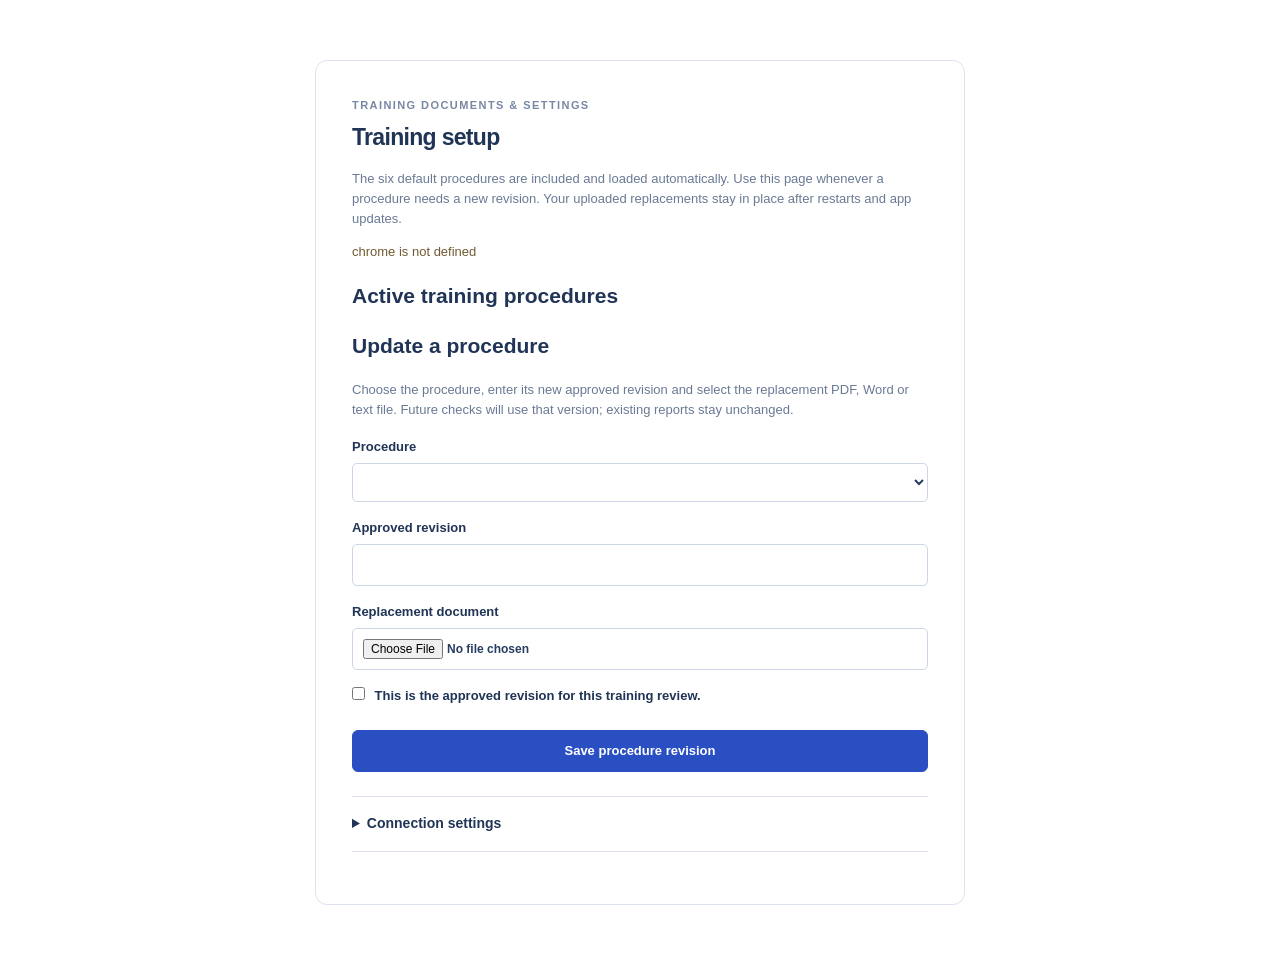
==== extension/options.html @ 41345646 "first commit" ====
<!doctype html><html lang="en"><head><meta charset="utf-8"><meta name="viewport" content="width=device-width,initial-scale=1"><title>GCH training setup</title><link rel="stylesheet" href="extension.css"></head><body class="options">
<p class="eyebrow">TRAINING DOCUMENTS &amp; SETTINGS</p><h1>Training setup</h1><p class="support">The six default procedures are included and loaded automatically. Use this page whenever a procedure needs a new revision. Your uploaded replacements stay in place after restarts and app updates.</p><p id="status" role="status"></p>
<h2>Active training procedures</h2><div id="references"></div><h2>Update a procedure</h2><p class="support">Choose the procedure, enter its new approved revision and select the replacement PDF, Word or text file. Future checks will use that version; existing reports stay unchanged.</p><form id="procedure-form"><label>Procedure<select id="procedure"></select></label><label>Approved revision<input id="revision" required maxlength="80"></label><label>Replacement document<input id="file" type="file" accept=".pdf,.docx,.txt" required></label><label><input id="approved" type="checkbox" required> This is the approved revision for this training review.</label><button class="primary" id="add">Save procedure revision</button></form>
<details><summary>Connection settings</summary><p class="support">The trainee is asked for an MDT-GPT token inside GCH. No pairing code is needed.</p><form id="settings-form"><p class="support">MDT-GPT Production is fixed for this app. This build uses gpt-5.6-terra through the OpenAI Responses API.</p><p class="support" id="build"></p><label>MDT-GPT model ID<input id="model" readonly required></label><label>Authentication<select id="auth"><option value="bearer" selected>Authorization: Bearer</option></select></label><label>Chrome Downloads folder<input id="downloads" required></label><button class="primary" id="save">Save settings</button></form><button id="clear" class="text">Forget this account’s API token</button></details><script src="options.js"></script></body></html>
---- extension/extension.css ----
*{box-sizing:border-box}body{font:14px/1.55 Segoe UI,Arial,sans-serif;color:#203456;background:#f7f9fd;margin:0;padding:24px}.options{max-width:650px;margin:60px auto;background:white;border:1px solid #dce3ef;border-radius:12px;padding:36px}h1{font-size:23px;margin:0 0 12px;letter-spacing:-.03em}.eyebrow{font-size:11px;letter-spacing:.13em;font-weight:700;color:#7887a3;margin:0 0 6px}.support{color:#6a7a94;font-size:13px}button,input,select{font:inherit}button{cursor:pointer;border-radius:6px;padding:10px 13px;border:1px solid #cbd5e5;font-weight:600;font-size:13px}button:disabled{opacity:.5;cursor:wait}.primary{background:#294fc3;color:white;border-color:#294fc3;width:100%;margin:8px 0}.secondary{background:white;color:#475e88}.text{background:transparent;border:0;color:#3458b2;font-size:12px}label{display:block;margin:16px 0;font-size:13px;font-weight:600}input,select{display:block;width:100%;padding:10px;border-radius:5px;border:1px solid #ccd6e6;background:white;margin-top:6px;color:#283d62}input[type=file]{font-size:12px}input[type=checkbox]{display:inline-block;width:auto;margin:0 6px 0 0;padding:0}details{border-top:1px solid #dce3ef;border-bottom:1px solid #dce3ef;padding:16px 0;margin:16px 0}summary{cursor:pointer;font-weight:600}#status{font-size:13px;line-height:1.6;color:#715a31;overflow-wrap:anywhere}button:focus-visible,input:focus-visible,select:focus-visible{outline:3px solid #8ca5f0;outline-offset:2px}
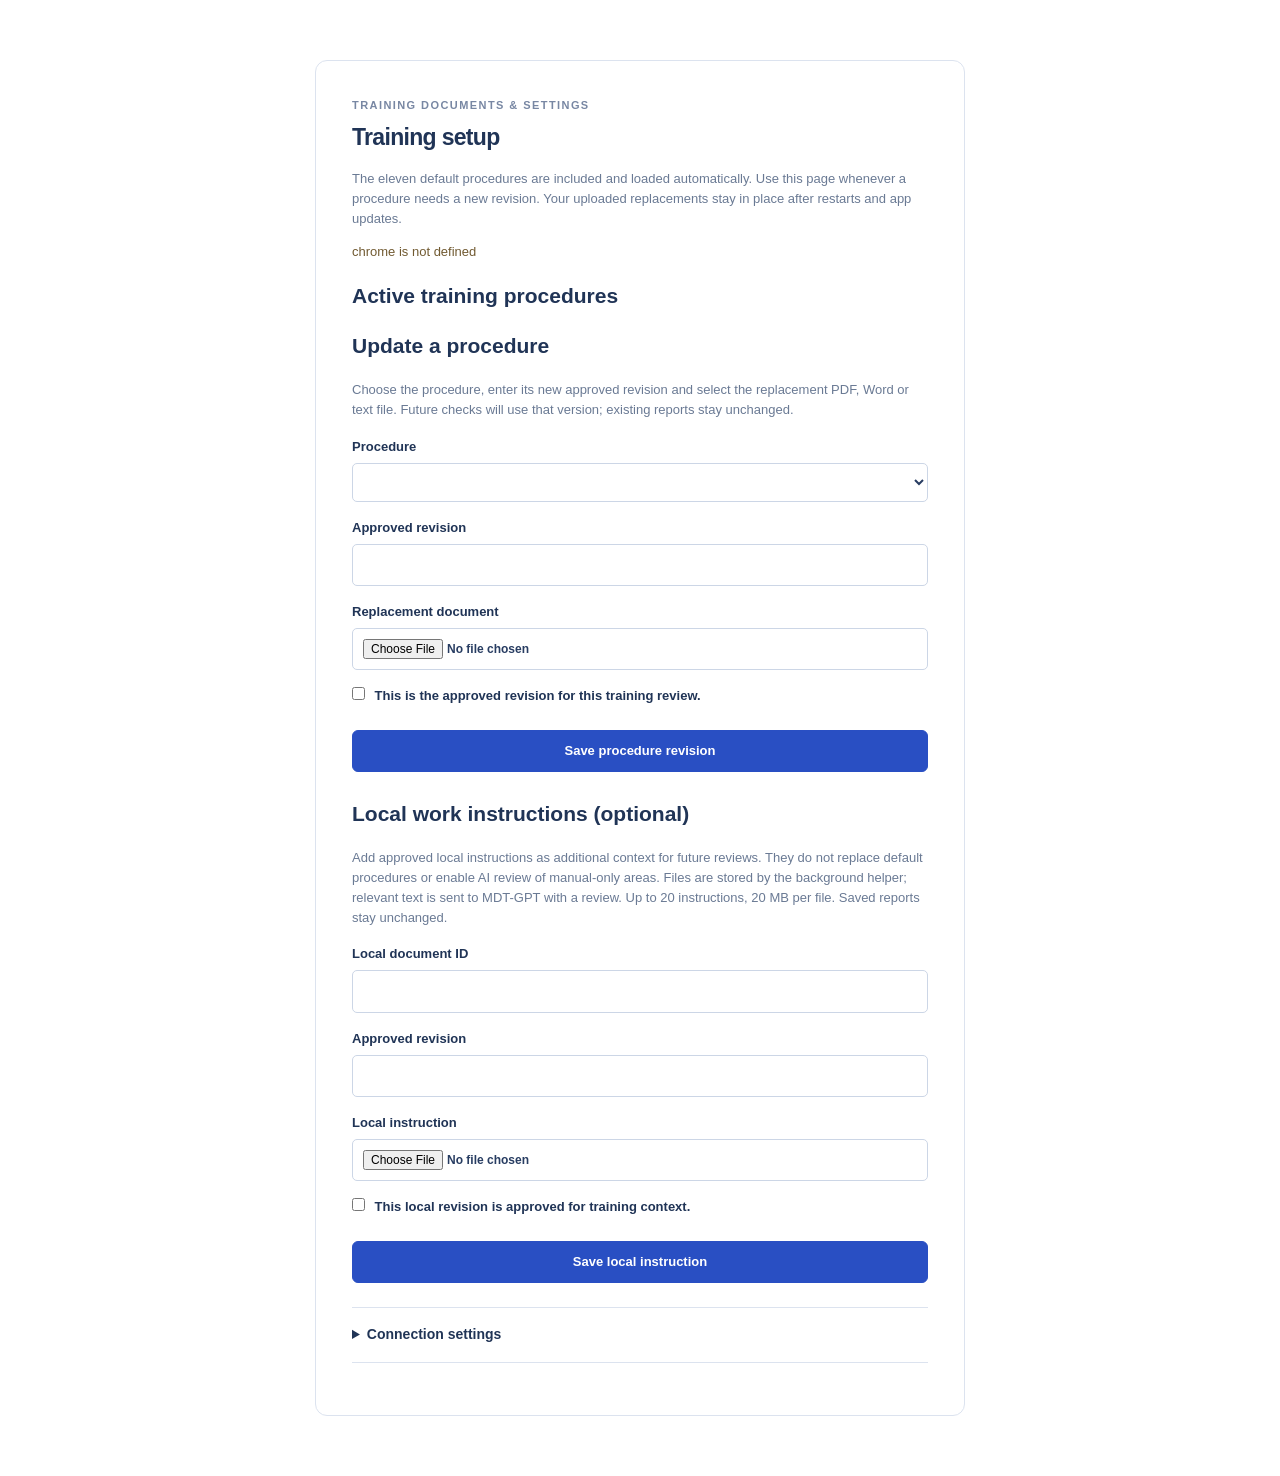
==== commit 4bad8089: "Push updates" ====
--- a/extension/options.html
+++ b/extension/options.html
@@ -1,4 +1,6 @@
 <!doctype html><html lang="en"><head><meta charset="utf-8"><meta name="viewport" content="width=device-width,initial-scale=1"><title>GCH training setup</title><link rel="stylesheet" href="extension.css"></head><body class="options">
-<p class="eyebrow">TRAINING DOCUMENTS &amp; SETTINGS</p><h1>Training setup</h1><p class="support">The six default procedures are included and loaded automatically. Use this page whenever a procedure needs a new revision. Your uploaded replacements stay in place after restarts and app updates.</p><p id="status" role="status"></p>
+<p class="eyebrow">TRAINING DOCUMENTS &amp; SETTINGS</p><h1>Training setup</h1><p class="support">The eleven default procedures are included and loaded automatically. Use this page whenever a procedure needs a new revision. Your uploaded replacements stay in place after restarts and app updates.</p><p id="status" role="status"></p>
 <h2>Active training procedures</h2><div id="references"></div><h2>Update a procedure</h2><p class="support">Choose the procedure, enter its new approved revision and select the replacement PDF, Word or text file. Future checks will use that version; existing reports stay unchanged.</p><form id="procedure-form"><label>Procedure<select id="procedure"></select></label><label>Approved revision<input id="revision" required maxlength="80"></label><label>Replacement document<input id="file" type="file" accept=".pdf,.docx,.txt" required></label><label><input id="approved" type="checkbox" required> This is the approved revision for this training review.</label><button class="primary" id="add">Save procedure revision</button></form>
+<h2>Local work instructions (optional)</h2><p class="support">Add approved local instructions as additional context for future reviews. They do not replace default procedures or enable AI review of manual-only areas. Files are stored by the background helper; relevant text is sent to MDT-GPT with a review. Up to 20 instructions, 20 MB per file. Saved reports stay unchanged.</p><div id="local-references"></div>
+<form id="local-form"><label>Local document ID<input id="local-id" required maxlength="34" pattern="[A-Za-z0-9][A-Za-z0-9_-]{0,33}"></label><label>Approved revision<input id="local-revision" required maxlength="80"></label><label>Local instruction<input id="local-file" type="file" accept=".pdf,.docx,.txt" required></label><label><input id="local-approved" type="checkbox" required> This local revision is approved for training context.</label><button class="primary" id="local-add">Save local instruction</button></form>
 <details><summary>Connection settings</summary><p class="support">The trainee is asked for an MDT-GPT token inside GCH. No pairing code is needed.</p><form id="settings-form"><p class="support">MDT-GPT Production is fixed for this app. This build uses gpt-5.6-terra through the OpenAI Responses API.</p><p class="support" id="build"></p><label>MDT-GPT model ID<input id="model" readonly required></label><label>Authentication<select id="auth"><option value="bearer" selected>Authorization: Bearer</option></select></label><label>Chrome Downloads folder<input id="downloads" required></label><button class="primary" id="save">Save settings</button></form><button id="clear" class="text">Forget this account’s API token</button></details><script src="options.js"></script></body></html>
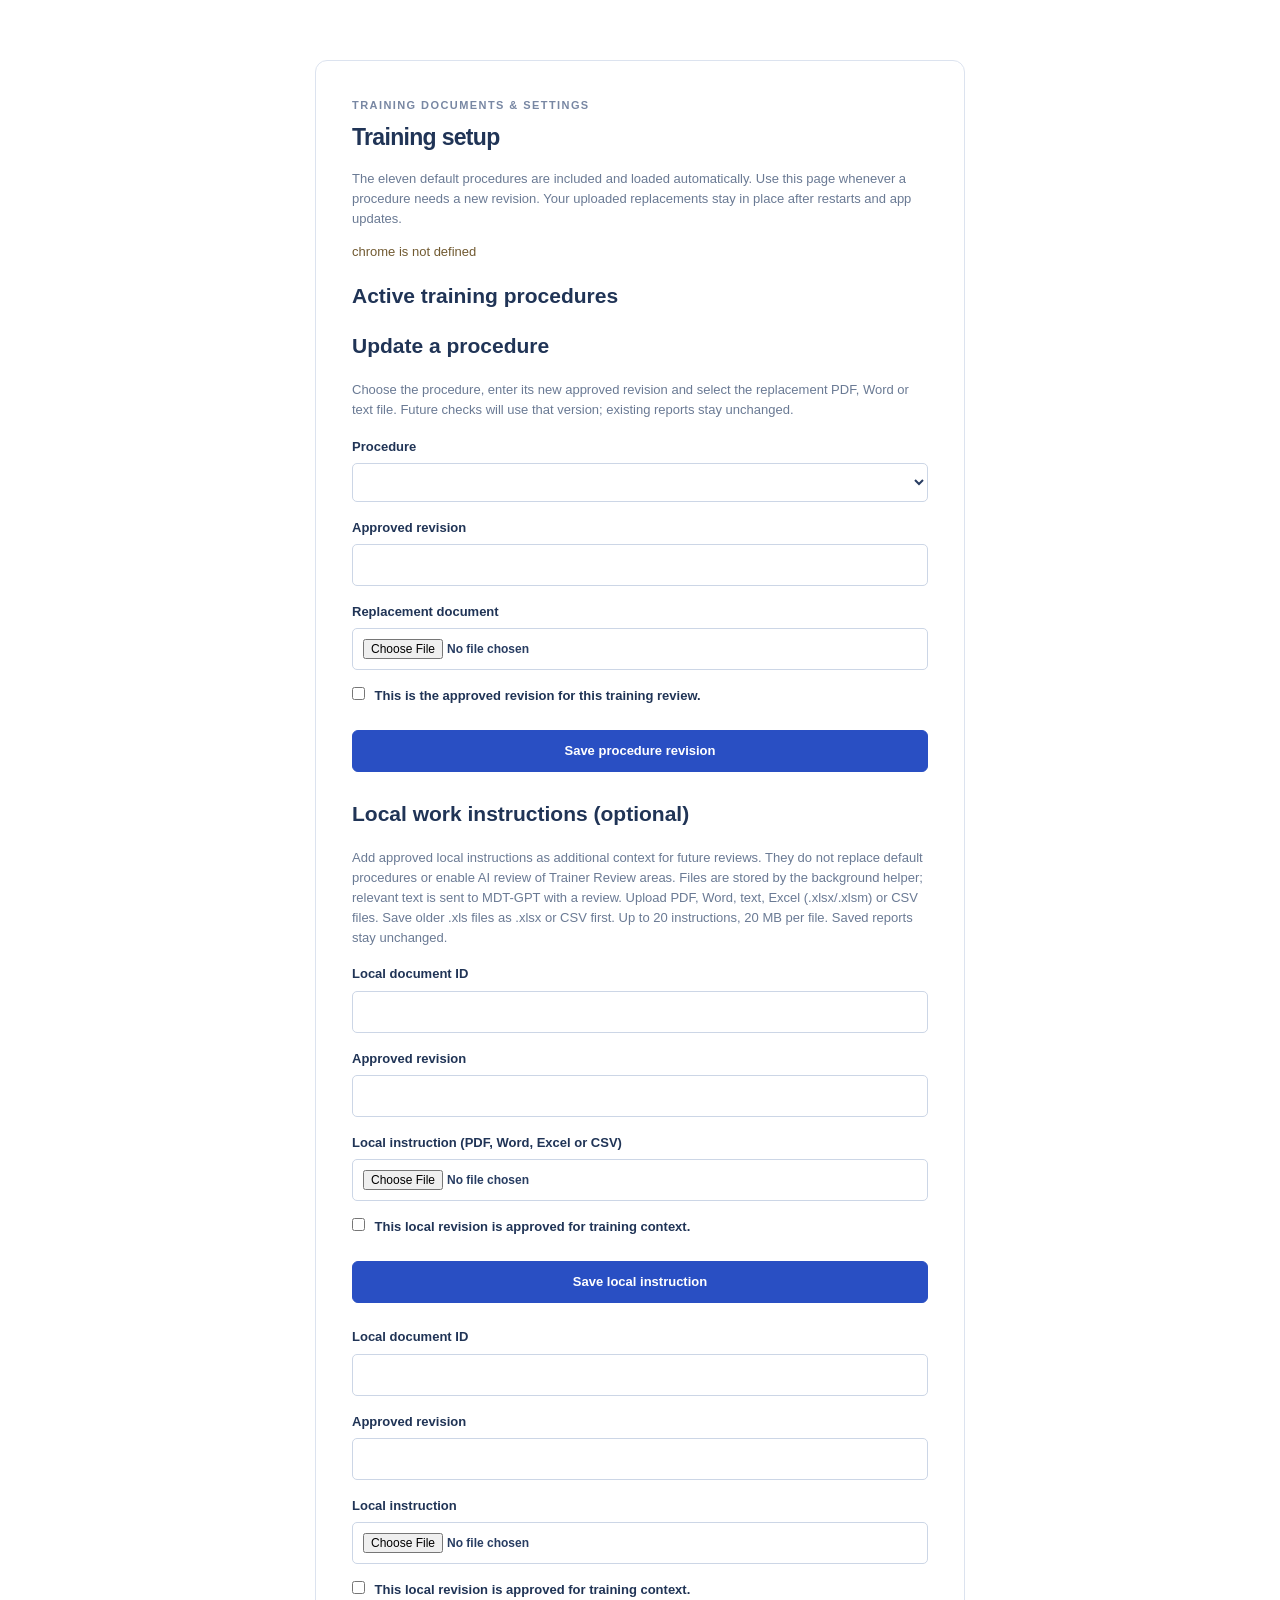
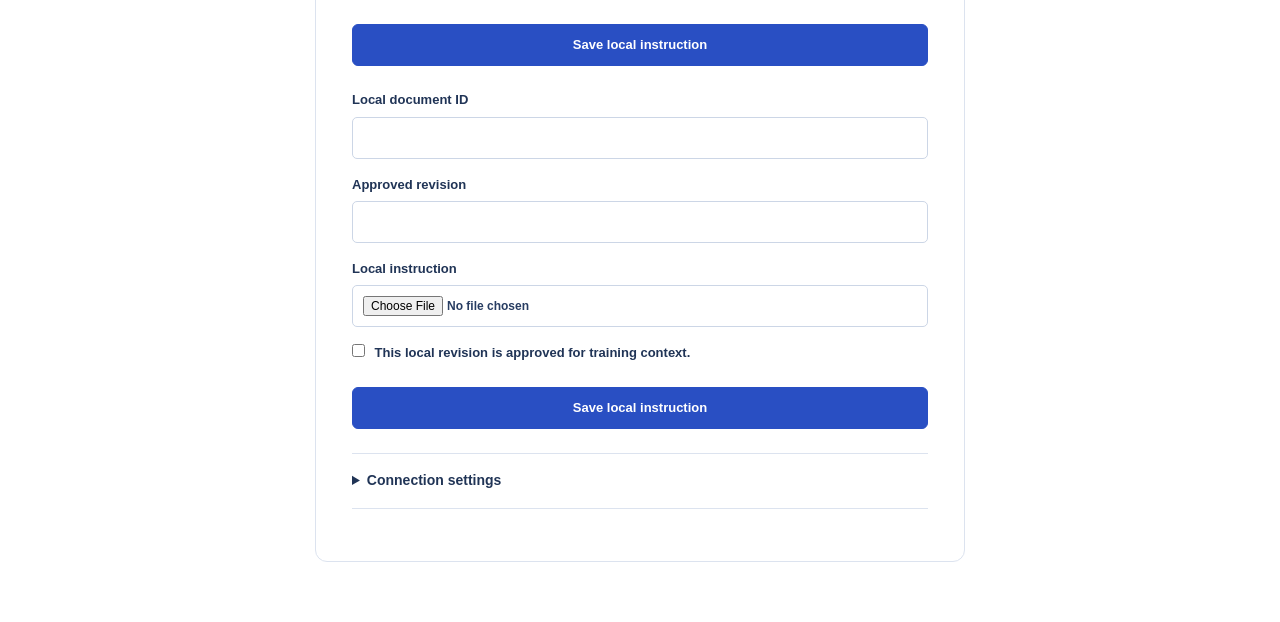
==== commit b0764d19: "New update" ====
--- a/extension/options.html
+++ b/extension/options.html
@@ -1,6 +1,6 @@
 <!doctype html><html lang="en"><head><meta charset="utf-8"><meta name="viewport" content="width=device-width,initial-scale=1"><title>GCH training setup</title><link rel="stylesheet" href="extension.css"></head><body class="options">
 <p class="eyebrow">TRAINING DOCUMENTS &amp; SETTINGS</p><h1>Training setup</h1><p class="support">The eleven default procedures are included and loaded automatically. Use this page whenever a procedure needs a new revision. Your uploaded replacements stay in place after restarts and app updates.</p><p id="status" role="status"></p>
 <h2>Active training procedures</h2><div id="references"></div><h2>Update a procedure</h2><p class="support">Choose the procedure, enter its new approved revision and select the replacement PDF, Word or text file. Future checks will use that version; existing reports stay unchanged.</p><form id="procedure-form"><label>Procedure<select id="procedure"></select></label><label>Approved revision<input id="revision" required maxlength="80"></label><label>Replacement document<input id="file" type="file" accept=".pdf,.docx,.txt" required></label><label><input id="approved" type="checkbox" required> This is the approved revision for this training review.</label><button class="primary" id="add">Save procedure revision</button></form>
-<h2>Local work instructions (optional)</h2><p class="support">Add approved local instructions as additional context for future reviews. They do not replace default procedures or enable AI review of manual-only areas. Files are stored by the background helper; relevant text is sent to MDT-GPT with a review. Up to 20 instructions, 20 MB per file. Saved reports stay unchanged.</p><div id="local-references"></div>
-<form id="local-form"><label>Local document ID<input id="local-id" required maxlength="34" pattern="[A-Za-z0-9][A-Za-z0-9_-]{0,33}"></label><label>Approved revision<input id="local-revision" required maxlength="80"></label><label>Local instruction<input id="local-file" type="file" accept=".pdf,.docx,.txt" required></label><label><input id="local-approved" type="checkbox" required> This local revision is approved for training context.</label><button class="primary" id="local-add">Save local instruction</button></form>
+<h2>Local work instructions (optional)</h2><p class="support">Add approved local instructions as additional context for future reviews. They do not replace default procedures or enable AI review of Trainer Review areas. Files are stored by the background helper; relevant text is sent to MDT-GPT with a review. Upload PDF, Word, text, Excel (.xlsx/.xlsm) or CSV files. Save older .xls files as .xlsx or CSV first. Up to 20 instructions, 20 MB per file. Saved reports stay unchanged.</p><div id="local-references"></div>
+<form id="local-form"><label>Local document ID<input id="local-id" required maxlength="34" pattern="[A-Za-z0-9][A-Za-z0-9_-]{0,33}"></label><label>Approved revision<input id="local-revision" required maxlength="80"></label><label>Local instruction (PDF, Word, Excel or CSV)<input id="local-file" type="file" accept=".pdf,.docx,.txt,.xlsx,.xlsm,.csv" required></label><label><input id="local-approved" type="checkbox" required> This local revision is approved for training context.</label><button class="primary" id="local-add">Save local instruction</button></form><form id="local-form"><label>Local document ID<input id="local-id" required maxlength="34" pattern="[A-Za-z0-9][A-Za-z0-9_-]{0,33}"></label><label>Approved revision<input id="local-revision" required maxlength="80"></label><label>Local instruction<input id="local-file" type="file" accept=".pdf,.docx,.txt" required></label><label><input id="local-approved" type="checkbox" required> This local revision is approved for training context.</label><button class="primary" id="local-add">Save local instruction</button></form><form id="local-form"><label>Local document ID<input id="local-id" required maxlength="34" pattern="[A-Za-z0-9][A-Za-z0-9_-]{0,33}"></label><label>Approved revision<input id="local-revision" required maxlength="80"></label><label>Local instruction<input id="local-file" type="file" accept=".pdf,.docx,.txt" required></label><label><input id="local-approved" type="checkbox" required> This local revision is approved for training context.</label><button class="primary" id="local-add">Save local instruction</button></form>
 <details><summary>Connection settings</summary><p class="support">The trainee is asked for an MDT-GPT token inside GCH. No pairing code is needed.</p><form id="settings-form"><p class="support">MDT-GPT Production is fixed for this app. This build uses gpt-5.6-terra through the OpenAI Responses API.</p><p class="support" id="build"></p><label>MDT-GPT model ID<input id="model" readonly required></label><label>Authentication<select id="auth"><option value="bearer" selected>Authorization: Bearer</option></select></label><label>Chrome Downloads folder<input id="downloads" required></label><button class="primary" id="save">Save settings</button></form><button id="clear" class="text">Forget this account’s API token</button></details><script src="options.js"></script></body></html>
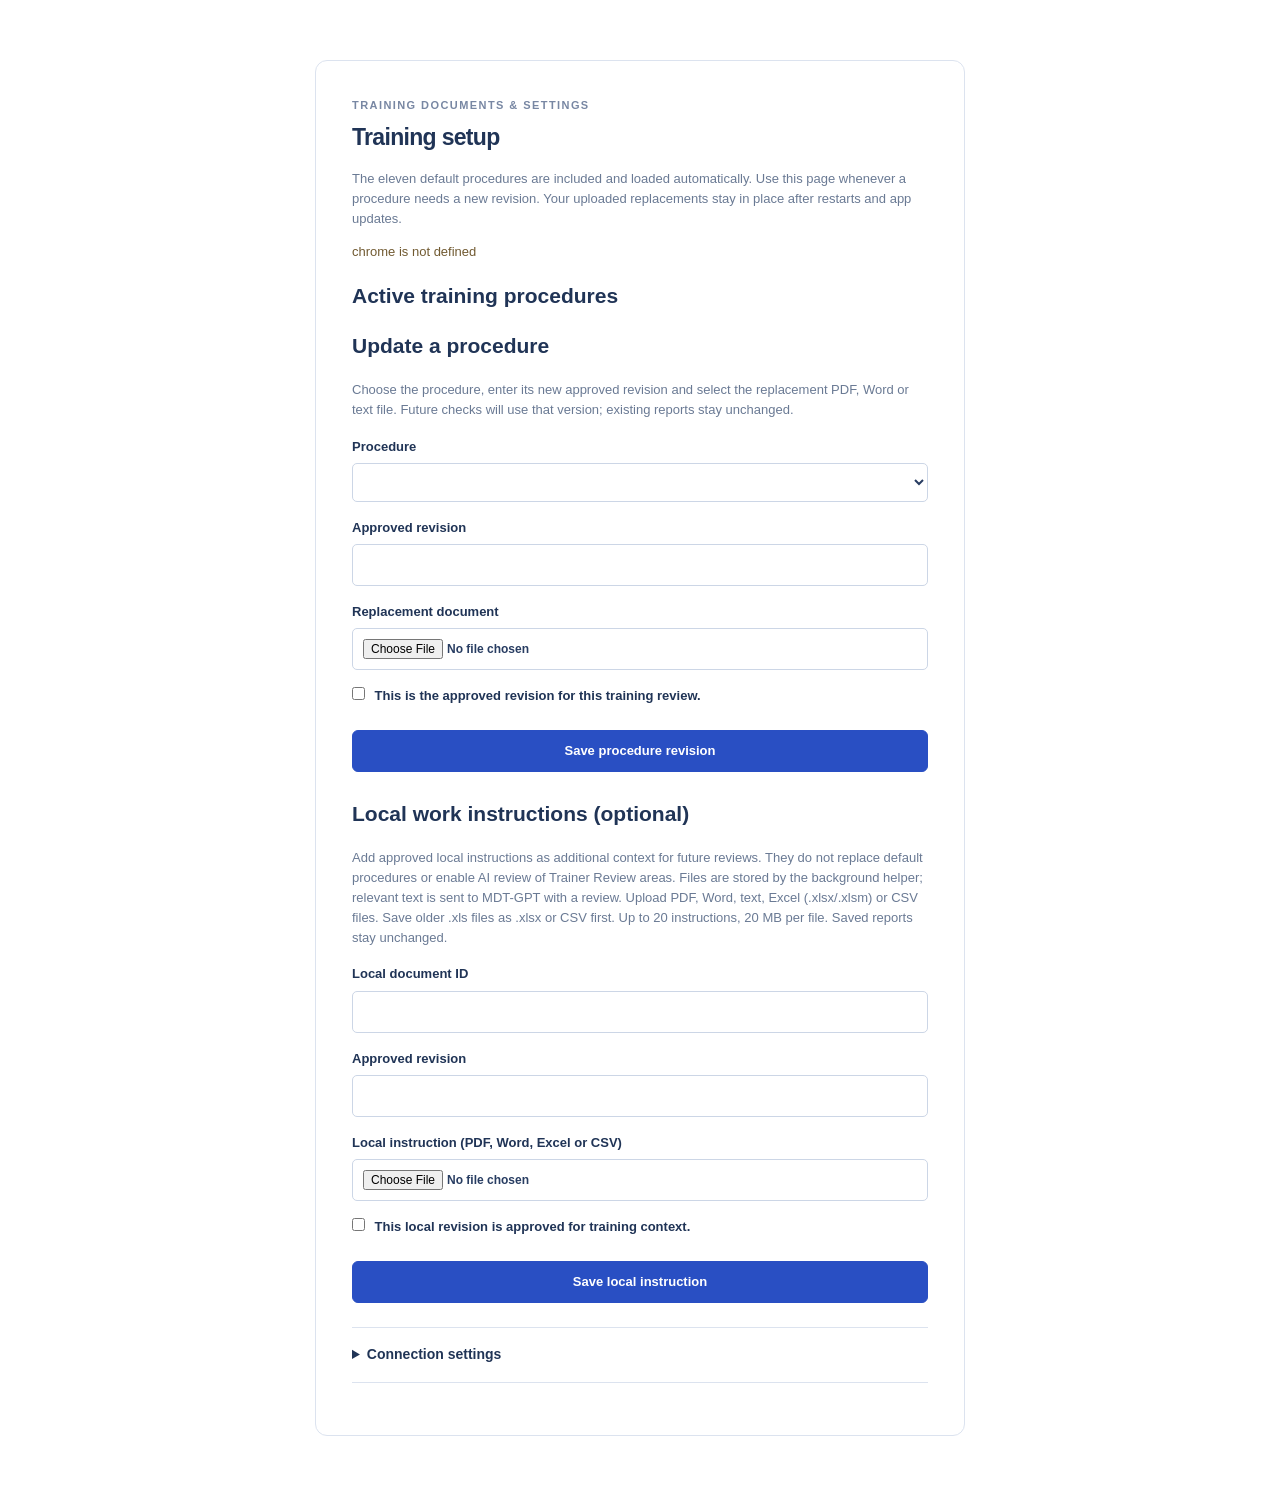
==== commit 7306260c: "fix options" ====
--- a/extension/options.html
+++ b/extension/options.html
@@ -2,5 +2,5 @@
 <p class="eyebrow">TRAINING DOCUMENTS &amp; SETTINGS</p><h1>Training setup</h1><p class="support">The eleven default procedures are included and loaded automatically. Use this page whenever a procedure needs a new revision. Your uploaded replacements stay in place after restarts and app updates.</p><p id="status" role="status"></p>
 <h2>Active training procedures</h2><div id="references"></div><h2>Update a procedure</h2><p class="support">Choose the procedure, enter its new approved revision and select the replacement PDF, Word or text file. Future checks will use that version; existing reports stay unchanged.</p><form id="procedure-form"><label>Procedure<select id="procedure"></select></label><label>Approved revision<input id="revision" required maxlength="80"></label><label>Replacement document<input id="file" type="file" accept=".pdf,.docx,.txt" required></label><label><input id="approved" type="checkbox" required> This is the approved revision for this training review.</label><button class="primary" id="add">Save procedure revision</button></form>
 <h2>Local work instructions (optional)</h2><p class="support">Add approved local instructions as additional context for future reviews. They do not replace default procedures or enable AI review of Trainer Review areas. Files are stored by the background helper; relevant text is sent to MDT-GPT with a review. Upload PDF, Word, text, Excel (.xlsx/.xlsm) or CSV files. Save older .xls files as .xlsx or CSV first. Up to 20 instructions, 20 MB per file. Saved reports stay unchanged.</p><div id="local-references"></div>
-<form id="local-form"><label>Local document ID<input id="local-id" required maxlength="34" pattern="[A-Za-z0-9][A-Za-z0-9_-]{0,33}"></label><label>Approved revision<input id="local-revision" required maxlength="80"></label><label>Local instruction (PDF, Word, Excel or CSV)<input id="local-file" type="file" accept=".pdf,.docx,.txt,.xlsx,.xlsm,.csv" required></label><label><input id="local-approved" type="checkbox" required> This local revision is approved for training context.</label><button class="primary" id="local-add">Save local instruction</button></form><form id="local-form"><label>Local document ID<input id="local-id" required maxlength="34" pattern="[A-Za-z0-9][A-Za-z0-9_-]{0,33}"></label><label>Approved revision<input id="local-revision" required maxlength="80"></label><label>Local instruction<input id="local-file" type="file" accept=".pdf,.docx,.txt" required></label><label><input id="local-approved" type="checkbox" required> This local revision is approved for training context.</label><button class="primary" id="local-add">Save local instruction</button></form><form id="local-form"><label>Local document ID<input id="local-id" required maxlength="34" pattern="[A-Za-z0-9][A-Za-z0-9_-]{0,33}"></label><label>Approved revision<input id="local-revision" required maxlength="80"></label><label>Local instruction<input id="local-file" type="file" accept=".pdf,.docx,.txt" required></label><label><input id="local-approved" type="checkbox" required> This local revision is approved for training context.</label><button class="primary" id="local-add">Save local instruction</button></form>
+<form id="local-form"><label>Local document ID<input id="local-id" required maxlength="34" pattern="[A-Za-z0-9][A-Za-z0-9_-]{0,33}"></label><label>Approved revision<input id="local-revision" required maxlength="80"></label><label>Local instruction (PDF, Word, Excel or CSV)<input id="local-file" type="file" accept=".pdf,.docx,.txt,.xlsx,.xlsm,.csv" required></label><label><input id="local-approved" type="checkbox" required> This local revision is approved for training context.</label><button class="primary" id="local-add">Save local instruction</button></form>
 <details><summary>Connection settings</summary><p class="support">The trainee is asked for an MDT-GPT token inside GCH. No pairing code is needed.</p><form id="settings-form"><p class="support">MDT-GPT Production is fixed for this app. This build uses gpt-5.6-terra through the OpenAI Responses API.</p><p class="support" id="build"></p><label>MDT-GPT model ID<input id="model" readonly required></label><label>Authentication<select id="auth"><option value="bearer" selected>Authorization: Bearer</option></select></label><label>Chrome Downloads folder<input id="downloads" required></label><button class="primary" id="save">Save settings</button></form><button id="clear" class="text">Forget this account’s API token</button></details><script src="options.js"></script></body></html>
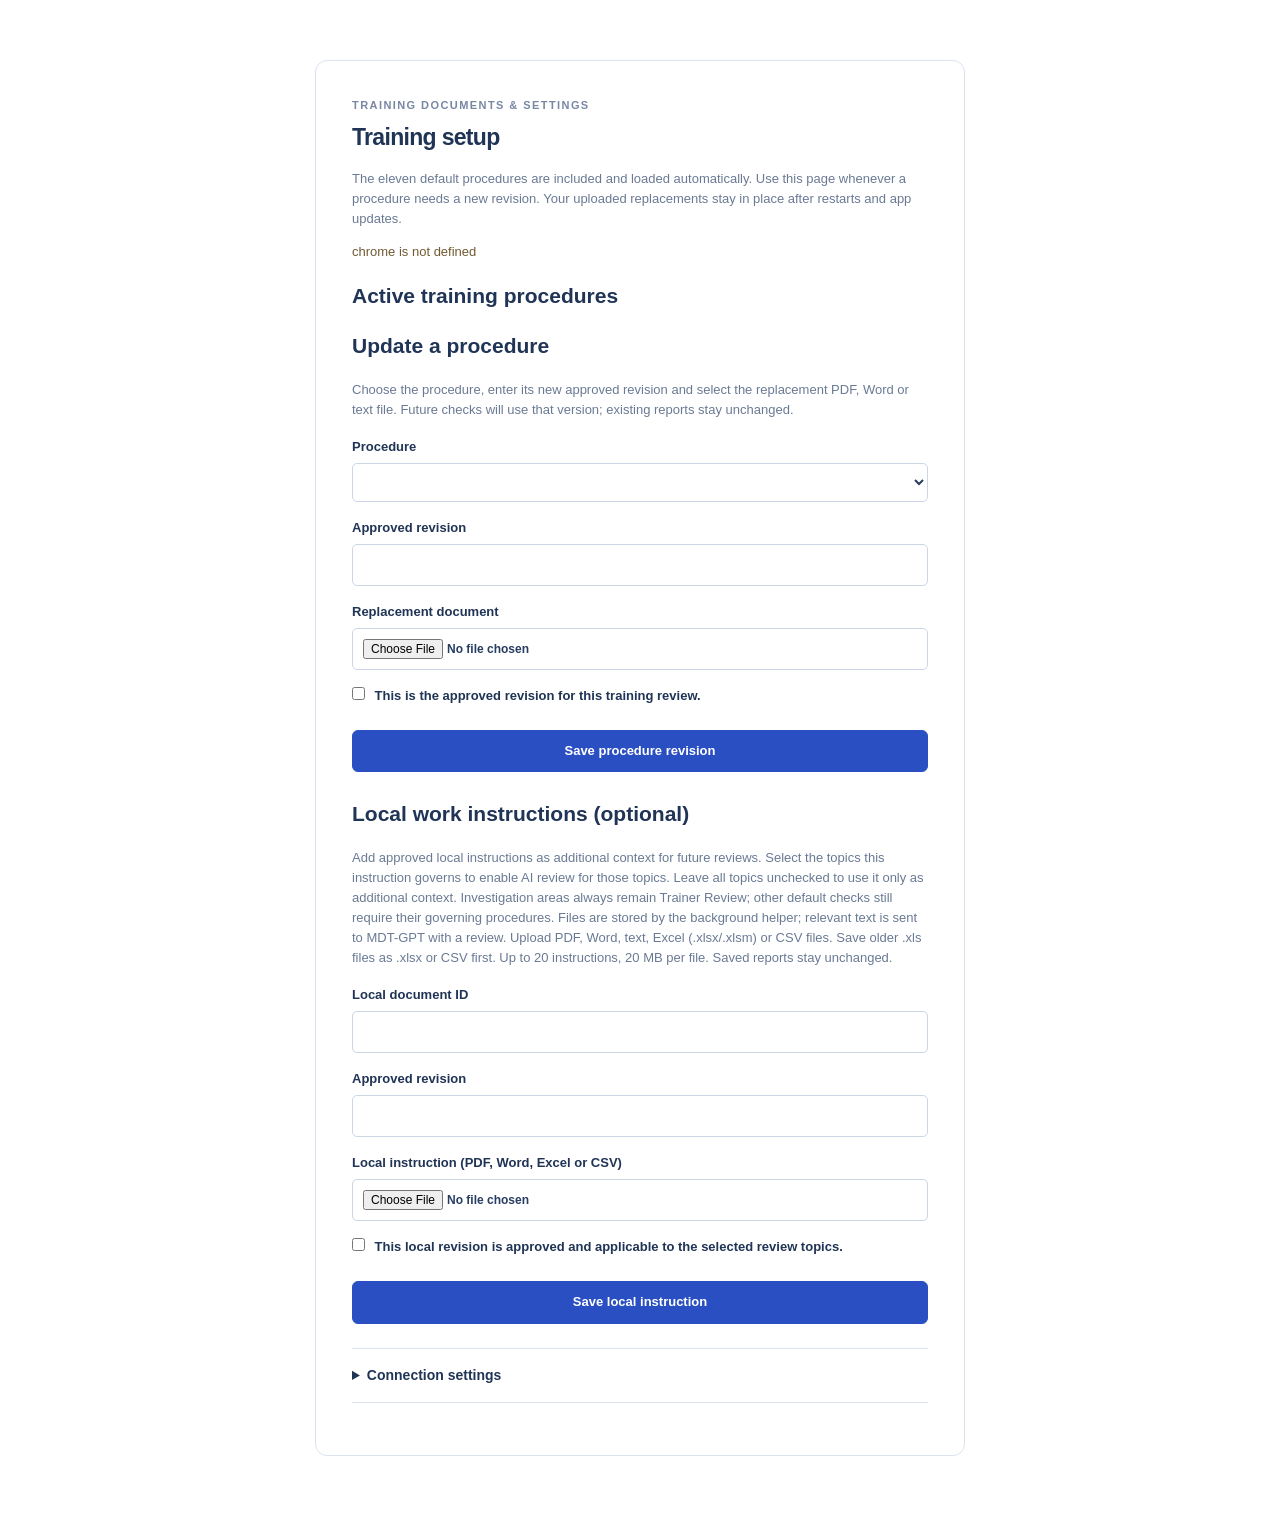
==== commit 72522d1d: "Improve quality" ====
--- a/extension/options.html
+++ b/extension/options.html
@@ -1,6 +1,6 @@
 <!doctype html><html lang="en"><head><meta charset="utf-8"><meta name="viewport" content="width=device-width,initial-scale=1"><title>GCH training setup</title><link rel="stylesheet" href="extension.css"></head><body class="options">
 <p class="eyebrow">TRAINING DOCUMENTS &amp; SETTINGS</p><h1>Training setup</h1><p class="support">The eleven default procedures are included and loaded automatically. Use this page whenever a procedure needs a new revision. Your uploaded replacements stay in place after restarts and app updates.</p><p id="status" role="status"></p>
 <h2>Active training procedures</h2><div id="references"></div><h2>Update a procedure</h2><p class="support">Choose the procedure, enter its new approved revision and select the replacement PDF, Word or text file. Future checks will use that version; existing reports stay unchanged.</p><form id="procedure-form"><label>Procedure<select id="procedure"></select></label><label>Approved revision<input id="revision" required maxlength="80"></label><label>Replacement document<input id="file" type="file" accept=".pdf,.docx,.txt" required></label><label><input id="approved" type="checkbox" required> This is the approved revision for this training review.</label><button class="primary" id="add">Save procedure revision</button></form>
-<h2>Local work instructions (optional)</h2><p class="support">Add approved local instructions as additional context for future reviews. They do not replace default procedures or enable AI review of Trainer Review areas. Files are stored by the background helper; relevant text is sent to MDT-GPT with a review. Upload PDF, Word, text, Excel (.xlsx/.xlsm) or CSV files. Save older .xls files as .xlsx or CSV first. Up to 20 instructions, 20 MB per file. Saved reports stay unchanged.</p><div id="local-references"></div>
-<form id="local-form"><label>Local document ID<input id="local-id" required maxlength="34" pattern="[A-Za-z0-9][A-Za-z0-9_-]{0,33}"></label><label>Approved revision<input id="local-revision" required maxlength="80"></label><label>Local instruction (PDF, Word, Excel or CSV)<input id="local-file" type="file" accept=".pdf,.docx,.txt,.xlsx,.xlsm,.csv" required></label><label><input id="local-approved" type="checkbox" required> This local revision is approved for training context.</label><button class="primary" id="local-add">Save local instruction</button></form>
+<h2>Local work instructions (optional)</h2><p class="support">Add approved local instructions as additional context for future reviews. Select the topics this instruction governs to enable AI review for those topics. Leave all topics unchecked to use it only as additional context. Investigation areas always remain Trainer Review; other default checks still require their governing procedures. Files are stored by the background helper; relevant text is sent to MDT-GPT with a review. Upload PDF, Word, text, Excel (.xlsx/.xlsm) or CSV files. Save older .xls files as .xlsx or CSV first. Up to 20 instructions, 20 MB per file. Saved reports stay unchanged.</p><div id="local-references"></div>
+<form id="local-form"><label>Local document ID<input id="local-id" required maxlength="34" pattern="[A-Za-z0-9][A-Za-z0-9_-]{0,33}"></label><label>Approved revision<input id="local-revision" required maxlength="80"></label><label>Local instruction (PDF, Word, Excel or CSV)<input id="local-file" type="file" accept=".pdf,.docx,.txt,.xlsx,.xlsm,.csv" required></label><label><input id="local-approved" type="checkbox" required> This local revision is approved and applicable to the selected review topics.</label><div id="local-topics"></div><button class="primary" id="local-add">Save local instruction</button></form>
 <details><summary>Connection settings</summary><p class="support">The trainee is asked for an MDT-GPT token inside GCH. No pairing code is needed.</p><form id="settings-form"><p class="support">MDT-GPT Production is fixed for this app. This build uses gpt-5.6-terra through the OpenAI Responses API.</p><p class="support" id="build"></p><label>MDT-GPT model ID<input id="model" readonly required></label><label>Authentication<select id="auth"><option value="bearer" selected>Authorization: Bearer</option></select></label><label>Chrome Downloads folder<input id="downloads" required></label><button class="primary" id="save">Save settings</button></form><button id="clear" class="text">Forget this account’s API token</button></details><script src="options.js"></script></body></html>
